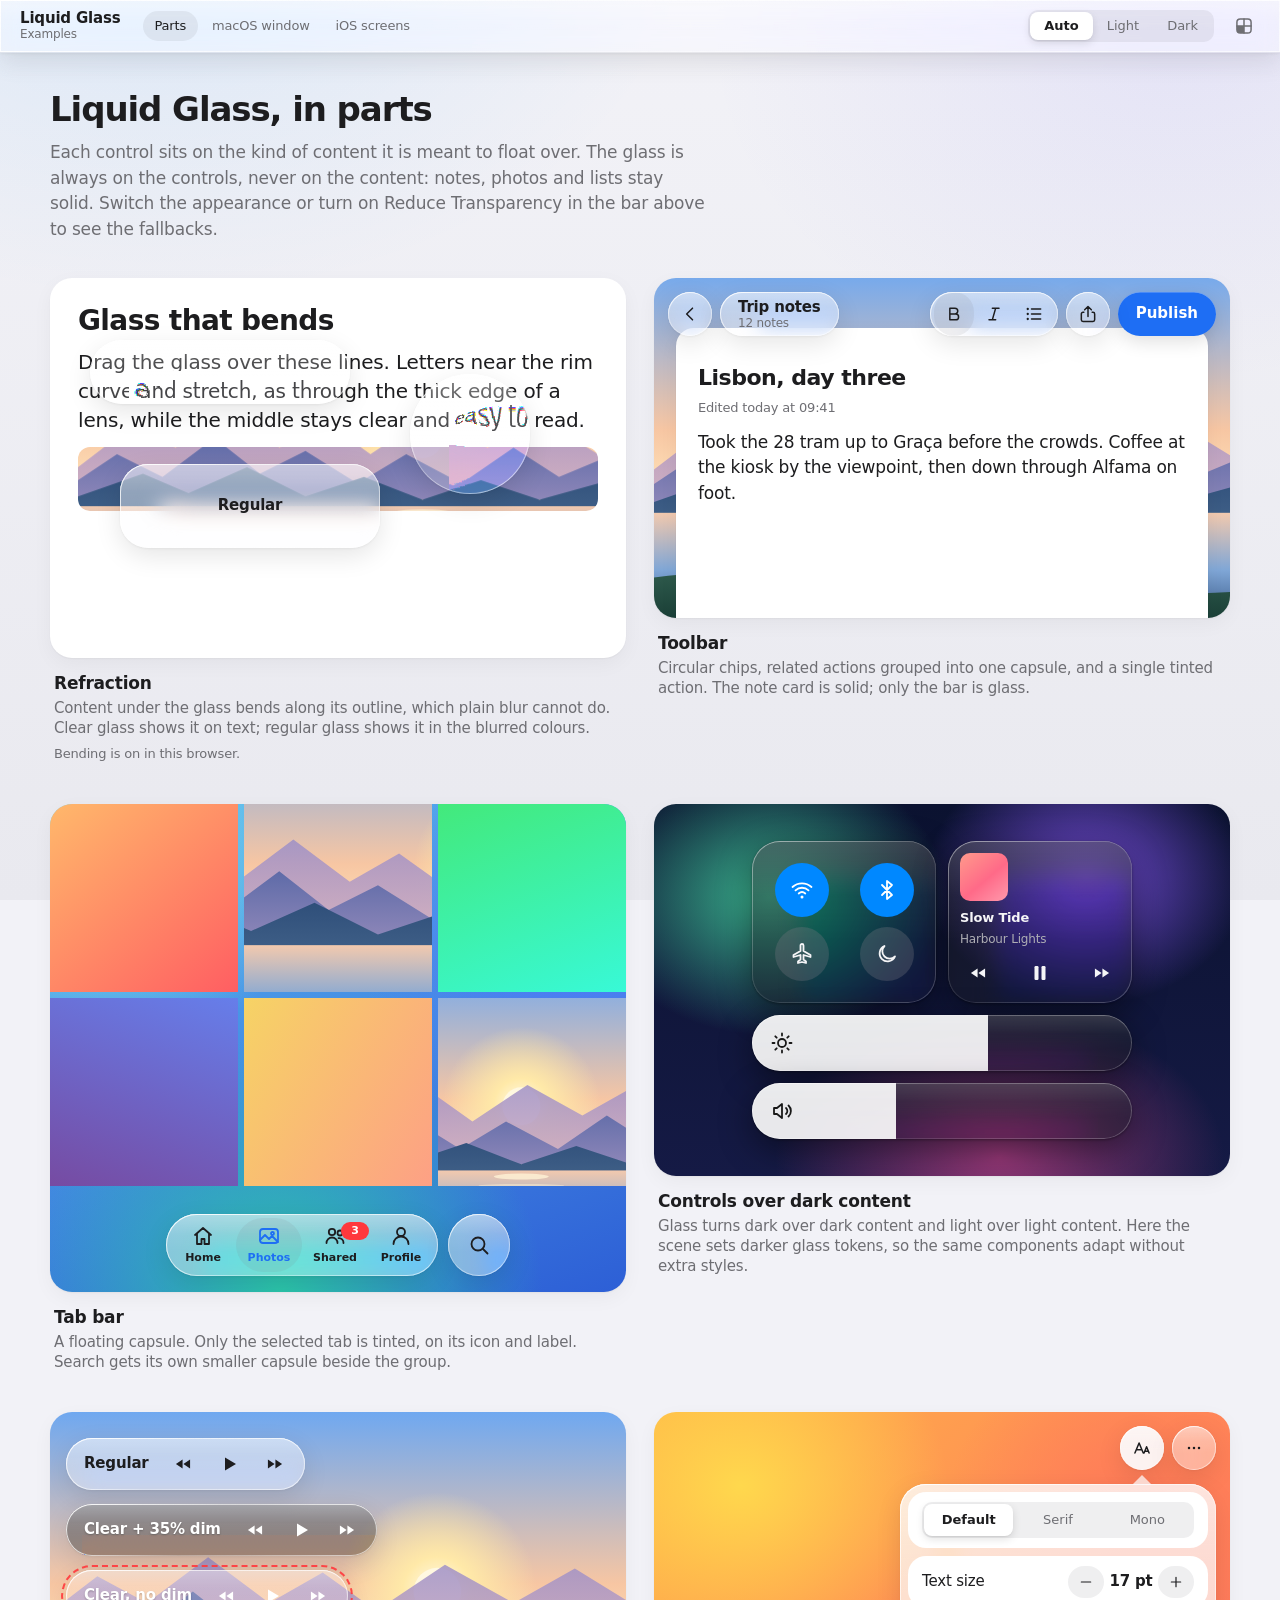
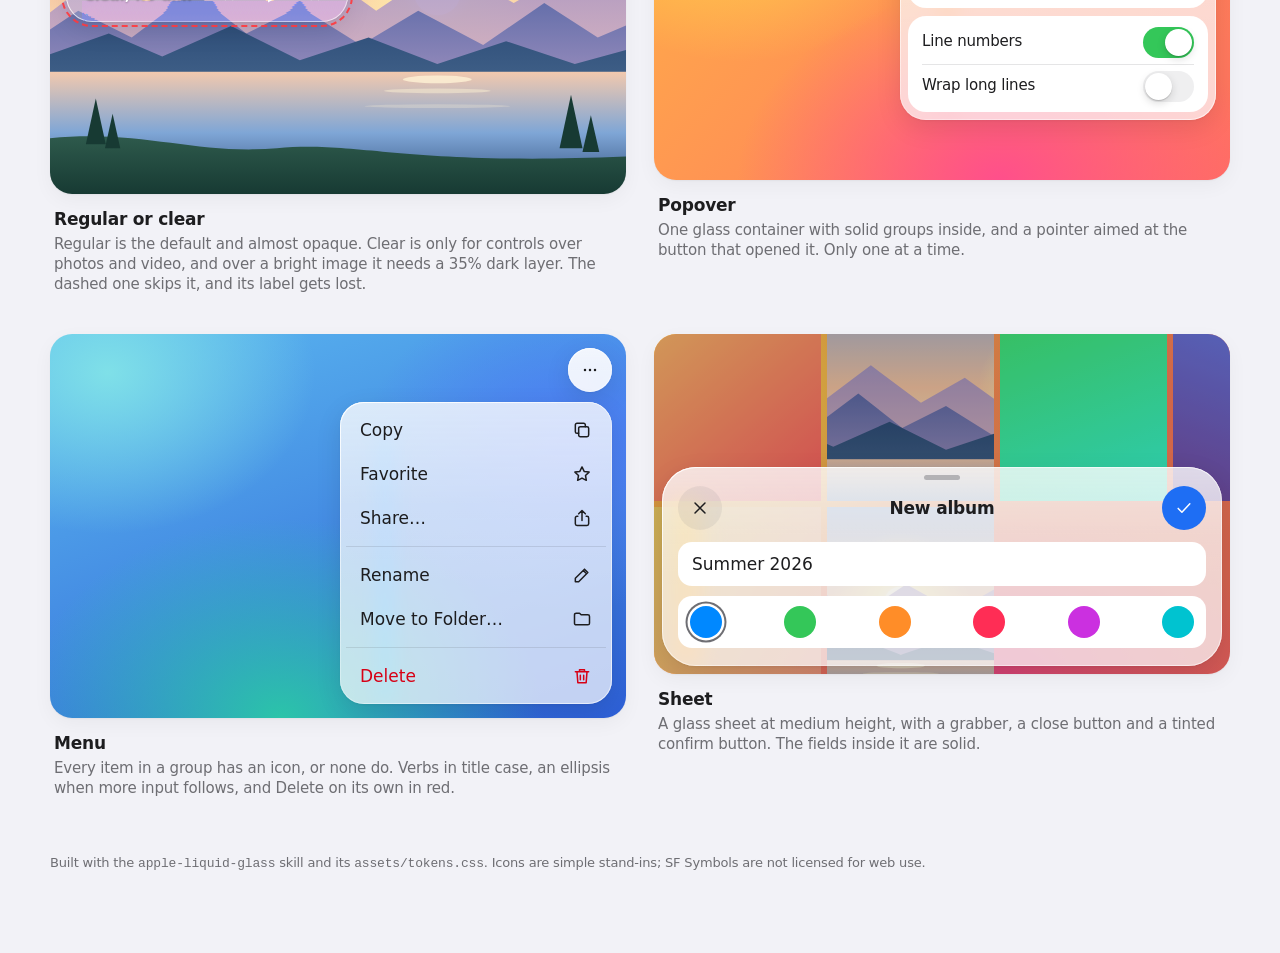
==== examples/glass-components.html @ af2f7a62 "Liquid Glass skill: rules, refraction, platform routes, examples Co-Authored-By: Claude Opus 5.5 <no" ====
<!doctype html>
<html lang="en">
<head>
<meta charset="utf-8">
<meta name="viewport" content="width=device-width, initial-scale=1">
<title>Liquid Glass Parts</title>
<meta name="description" content="Liquid Glass components for the web, each shown over the kind of content it is meant to float above. Built with the apple-liquid-glass skill.">
<link rel="stylesheet" href="../assets/tokens.css">
<link rel="stylesheet" href="assets/examples.css">
<script src="../assets/refraction.js" defer></script>
<style>
  /* ---------------------------------------------------------------------
     Page layout (content layer: opaque, no glass)
     ------------------------------------------------------------------- */
  .page {
    max-width: 1180px;
    margin: 0 auto;
    padding: 36px 24px 80px;
  }
  .intro { max-width: 660px; margin-bottom: 36px; }
  .intro h1 {
    margin: 0 0 10px;
    font-size: var(--t-large-title);
    line-height: var(--lh-large-title);
    font-weight: 700;
    letter-spacing: var(--tr-display);
  }
  .intro p {
    margin: 0;
    font-size: var(--t-body);
    line-height: 1.5;
    color: var(--label-2);
  }
  .grid {
    display: grid;
    grid-template-columns: repeat(auto-fill, minmax(min(100%, 460px), 1fr));
    gap: 40px 28px;
  }
  figure { margin: 0; }
  figcaption { padding: 14px 4px 0; }
  figcaption h2 {
    margin: 0 0 4px;
    font-size: var(--t-headline);
    line-height: var(--lh-headline);
    font-weight: 600;
    letter-spacing: var(--tr-body);
  }
  figcaption p {
    margin: 0;
    font-size: var(--t-subhead);
    line-height: var(--lh-subhead);
    color: var(--label-2);
  }
  .stage {
    min-height: 340px;
    padding: 16px;
    display: flex;
    flex-direction: column;
    box-shadow: var(--card-shadow);
  }

  /* ---------------------------------------------------------------------
     Shared glass building blocks
     ------------------------------------------------------------------- */
  .gbtn {                         /* circular glass control */
    display: grid;
    place-items: center;
    width: 44px;
    height: 44px;
    padding: 0;
    border: 0;
    border-radius: var(--r-pill);
    color: var(--label);
    cursor: pointer;
    transition: transform var(--dur-fast) var(--ease-out);
  }
  .gbtn:active, .capsule button:active, .tab:active { transform: scale(0.92); }
  .capsule {                      /* related actions share one capsule */
    display: flex;
    align-items: center;
    padding: 0 4px;
    height: 44px;
    border-radius: var(--r-pill);
  }
  .capsule button {
    display: grid;
    place-items: center;
    width: 40px;
    height: 44px;
    padding: 0;
    border: 0;
    border-radius: var(--r-pill);
    background: none;
    color: var(--label);
    cursor: pointer;
    transition: background var(--dur-normal) var(--ease-out), transform var(--dur-fast) var(--ease-out);
  }
  .capsule button:hover { background: var(--fill-2); }
  .capsule button[aria-pressed='true'] { background: var(--fill); }
  .primary {                      /* the one coloured thing in a bar */
    height: 44px;
    padding: 0 18px;
    border: 0;
    border-radius: var(--r-pill);
    background: var(--tint);
    color: var(--on-tint);
    font: inherit;
    font-size: var(--t-subhead);
    font-weight: 600;
    cursor: pointer;
    box-shadow: inset 0 0.5px 0 rgba(255, 255, 255, 0.4), 0 6px 18px rgba(0, 0, 0, 0.12);
    transition: background var(--dur-normal) var(--ease-out), transform var(--dur-fast) var(--ease-out);
  }
  .primary:hover { background: var(--tint-hover); }
  .primary:active { transform: scale(0.95); }

  /* ---------------------------------------------------------------------
     0. Refraction
     ------------------------------------------------------------------- */
  .s-refract { padding: 0; background: var(--surface); min-height: 380px; touch-action: none; }
  .article { padding: 26px 28px; }
  .article h3 {
    margin: 0 0 10px;
    font-size: var(--t-title-1);
    line-height: var(--lh-title-1);
    font-weight: 700;
    letter-spacing: var(--tr-title);
  }
  .article p { margin: 0 0 12px; font-size: var(--t-title-3); line-height: 1.45; }
  .article .strip { height: 64px; margin-top: 6px; border-radius: var(--r-row); background: url('assets/landscape.svg') center 62% / cover; }
  .lens {
    position: absolute;
    z-index: 2;
    cursor: grab;
    touch-action: none;
    transition: transform var(--dur-fast) var(--ease-out);
  }
  .lens:active { cursor: grabbing; transform: scale(1.04); }
  .lens:focus-visible { outline: 2.5px solid var(--tint); outline-offset: 3px; }
  .lens--pill { left: 40px; top: 62px; width: 260px; height: 64px; border-radius: var(--r-pill); }
  .lens--circle { left: 360px; top: 96px; width: 120px; height: 120px; border-radius: 50%; }
  .lens--regular { left: 70px; top: 186px; width: 260px; height: 84px; border-radius: 28px;
    display: grid; place-items: center; font-size: var(--t-subhead); font-weight: 600; }
  .support-note { margin-top: 6px !important; font-size: var(--t-footnote) !important; }

  /* ---------------------------------------------------------------------
     1. Toolbar
     ------------------------------------------------------------------- */
  .s-toolbar { padding: 0; }
  .s-toolbar .bar {
    position: absolute;
    top: 14px; left: 14px; right: 14px;
    z-index: 2;
    display: flex;
    align-items: center;
    gap: 8px;
  }
  .title-block { display: flex; flex-direction: column; min-width: 0; padding: 0 6px; line-height: 1.2; }
  .title-block strong { font-size: var(--t-subhead); font-weight: 600; white-space: nowrap; }
  .title-block span { font-size: var(--t-caption-1); color: var(--label-2); }
  /* The title sits on the photo, so it gets its own glass backing */
  .title-glass { height: 44px; display: flex; align-items: center; padding: 0 12px; border-radius: var(--r-pill); }
  .note {
    margin: 50px 22px 0;      /* starts under the bar so the glass has text and photo behind it */
    padding: 36px 22px 22px;
    border-radius: var(--r-card) var(--r-card) 0 0;
    background: var(--surface);
    box-shadow: var(--card-shadow);
    flex: 1;
  }
  .note h3 { margin: 0 0 6px; font-size: var(--t-title-2); line-height: var(--lh-title-2); font-weight: 700; letter-spacing: var(--tr-title); }
  .note .meta { margin: 0 0 12px; font-size: var(--t-footnote); color: var(--label-2); }
  .note p { margin: 0; font-size: var(--t-body); line-height: 1.5; }
  @container (max-width: 520px) { .hide-narrow { display: none !important; } }
  .s-toolbar { container-type: inline-size; }

  /* ---------------------------------------------------------------------
     2. Tab bar
     ------------------------------------------------------------------- */
  .tiles {
    display: grid;
    grid-template-columns: repeat(3, 1fr);
    gap: 6px;
    margin: -16px -16px 0;
    padding-bottom: 90px;
  }
  .tile { aspect-ratio: 1; }
  .tile:nth-child(1) { background: linear-gradient(140deg, #FFB86B, #FF5E62); }
  .tile:nth-child(2) { background: url('assets/landscape.svg') 30% 60% / 300% auto; }
  .tile:nth-child(3) { background: linear-gradient(160deg, #43E97B, #38F9D7); }
  .tile:nth-child(4) { background: linear-gradient(200deg, #667EEA, #764BA2); }
  .tile:nth-child(5) { background: linear-gradient(120deg, #F6D365, #FDA085); }
  .tile:nth-child(6) { background: url('assets/landscape.svg') 80% 30% / 260% auto; }
  .tabbar-wrap {
    position: absolute;
    left: 16px; right: 16px; bottom: 16px;
    display: flex;
    justify-content: center;
    gap: 10px;
  }
  .tabbar {
    display: flex;
    padding: 4px;
    border-radius: var(--r-pill);
  }
  .tab {
    position: relative;
    display: flex;
    flex-direction: column;
    align-items: center;
    justify-content: center;
    gap: 2px;
    min-width: 66px;
    height: 54px;
    padding: 0 8px;
    border: 0;
    border-radius: var(--r-pill);
    background: none;
    color: var(--label);
    font: inherit;
    font-size: var(--t-caption-2);
    font-weight: 600;
    cursor: pointer;
    transition: background var(--dur-normal) var(--ease-spring), color var(--dur-normal) var(--ease-out),
                transform var(--dur-fast) var(--ease-out);
  }
  /* Selected tab: icon and label take the tint; the bar stays neutral */
  .tab[aria-current] { color: var(--tint); background: var(--fill); }
  .badge {
    position: absolute;
    top: 4px; left: calc(50% + 6px);
    min-width: 18px;
    height: 18px;
    padding: 0 5px;
    border-radius: var(--r-pill);
    background: var(--sys-red);
    color: #fff;
    font-size: var(--t-caption-2);
    font-weight: 700;
    line-height: 18px;
    text-align: center;
  }
  .search-cap { width: 62px; height: 62px; }
  @media (max-width: 420px) { .tab { min-width: 56px; padding: 0 4px; } }

  /* ---------------------------------------------------------------------
     3. Controls over dark content
     ------------------------------------------------------------------- */
  .s-controls { justify-content: center; gap: 12px; }
  .cc {
    display: grid;
    grid-template-columns: 1fr 1fr;
    gap: 12px;
    width: min(100%, 380px);
    margin: 0 auto;
  }
  .module { border-radius: 28px; padding: 12px; }
  .toggles { display: grid; grid-template-columns: 1fr 1fr; gap: 10px; justify-items: center; align-content: center; }
  .toggle {
    display: grid;
    place-items: center;
    width: 54px;
    height: 54px;
    border: 0;
    border-radius: var(--r-pill);
    background: var(--fill);
    color: var(--label);
    cursor: pointer;
    transition: background var(--dur-normal) var(--ease-out), color var(--dur-normal) var(--ease-out),
                transform var(--dur-fast) var(--ease-out);
  }
  .toggle:active { transform: scale(0.92); }
  .toggle[aria-pressed='true'] { background: var(--sys-blue); color: #fff; }
  .toggle--orange[aria-pressed='true'] { background: var(--sys-orange); color: #1D1D1F; }
  .now { display: flex; flex-direction: column; justify-content: space-between; }
  .now .art { width: 48px; height: 48px; border-radius: 10px; background: linear-gradient(140deg, #FF9A8B, #FF6A88 55%, #FF99AC); }
  .now strong { display: block; margin-top: 8px; font-size: var(--t-footnote); font-weight: 600; }
  .now span { font-size: var(--t-caption-1); color: var(--label-2); }
  .now .row { display: flex; justify-content: space-between; align-items: center; margin-top: 6px; }
  .now .row button { display: grid; place-items: center; width: 44px; height: 44px; margin: -4px; border: 0; background: none; color: var(--label); cursor: pointer; border-radius: var(--r-pill); }
  .now .row button:active { transform: scale(0.9); }
  .slider {
    --v: 50;
    position: relative;
    grid-column: span 2;
    display: flex;
    align-items: center;
    height: 56px;
    padding: 0 18px;
    border-radius: var(--r-pill);
    overflow: hidden;
    color: var(--label);
  }
  .slider .fill {
    position: absolute;
    inset: 0 auto 0 0;
    width: calc(var(--v) * 1%);
    background: rgba(255, 255, 255, 0.9);
    pointer-events: none;
  }
  .slider .i { position: relative; z-index: 1; mix-blend-mode: difference; color: #fff; }
  .slider input {
    position: absolute;
    inset: 0;
    width: 100%;
    margin: 0;
    opacity: 0;
    cursor: pointer;
  }
  .slider:focus-within { outline: 2.5px solid var(--tint); outline-offset: 2px; }

  /* ---------------------------------------------------------------------
     4. Regular vs clear
     ------------------------------------------------------------------- */
  .s-material { justify-content: flex-start; gap: 14px; padding-top: 26px; }
  .variant { display: flex; align-items: center; gap: 2px; height: 52px; padding: 0 8px 0 18px; border-radius: var(--r-pill); width: fit-content; }
  .variant b { margin-right: 10px; font-size: var(--t-subhead); font-weight: 600; white-space: nowrap; }
  .variant button { display: grid; place-items: center; width: 44px; height: 44px; border: 0; background: none; color: inherit; border-radius: var(--r-pill); cursor: pointer; }
  .variant button:active { transform: scale(0.9); }
  .variant.glass-clear { color: #fff; }
  .variant.glass-clear b { text-shadow: 0 1px 2px rgba(0, 0, 0, 0.25); }
  .verdict { display: inline-flex; align-items: center; gap: 6px; margin-left: 10px; font-size: var(--t-caption-1); font-weight: 600; }
  .variant--wrong { outline: 2px dashed rgba(255, 56, 60, 0.9); outline-offset: 3px; }
  /* the clear chips also get the rim and sheen of .glass */
  .glass-clear.glass { background-color: rgba(255, 255, 255, 0.18); }

  /* ---------------------------------------------------------------------
     5. Popover
     ------------------------------------------------------------------- */
  .s-popover { padding: 14px; }
  .s-popover .bar { display: flex; justify-content: flex-end; gap: 8px; }
  .gbtn[aria-expanded='true'] { background: var(--glass-thick); }
  .popover {
    position: relative;
    align-self: flex-end;
    width: min(100%, 300px);
    margin-top: 14px;
    padding: 8px;
    border-radius: 26px;
    display: grid;
    gap: 8px;
  }
  /* pointer aimed at the control that opened it (a child element: the
     glass ::before is the rim) */
  .pointer {
    position: absolute;
    top: -9px;
    right: 64px;               /* centre of the Aa button: 44 + 8 gap + 22 - 10 */
    width: 20px;
    height: 10px;
    background: inherit;
    -webkit-backdrop-filter: var(--glass-blur);
    backdrop-filter: var(--glass-blur);
    clip-path: polygon(50% 0, 100% 100%, 0 100%);
  }
  :root[data-rt] .pointer { background: var(--glass-thick); backdrop-filter: none; -webkit-backdrop-filter: none; }
  .group { background: var(--surface); border-radius: 18px; padding: 4px 14px; }
  .group-row {
    position: relative;
    display: flex;
    align-items: center;
    justify-content: space-between;
    gap: 10px;
    min-height: 44px;
    font-size: var(--t-subhead);
  }
  .group-row + .group-row::before {
    content: '';
    position: absolute;
    top: 0; left: 0; right: 0;
    height: 0.5px;
    background: var(--separator);
  }
  .stepper { display: flex; align-items: center; gap: 4px; }
  .stepper button {
    display: grid; place-items: center;
    width: 36px; height: 32px;
    border: 0; border-radius: var(--r-pill);
    background: var(--fill); color: var(--label);
    cursor: pointer;
  }
  .stepper button:active { transform: scale(0.9); background: var(--fill-2); }
  .stepper output { min-width: 46px; text-align: center; font-weight: 600; }
  .group .segmented { margin: 6px 0; }
  .group .segmented button { flex: 1; min-height: 32px; }
  .switch {
    position: relative;
    width: 51px; height: 31px;
    flex: none;
    border: 0;
    border-radius: var(--r-pill);
    background: var(--fill);
    cursor: pointer;
    transition: background var(--dur-normal) var(--ease-out);
  }
  .switch::after {
    content: '';
    position: absolute;
    top: 2px; left: 2px;
    width: 27px; height: 27px;
    border-radius: 50%;
    background: #fff;
    box-shadow: 0 3px 8px rgba(0, 0, 0, 0.15), 0 1px 1px rgba(0, 0, 0, 0.16);
    transition: transform var(--dur-slow) var(--ease-spring);
  }
  .switch[aria-checked='true'] { background: var(--sys-green); }
  .switch[aria-checked='true']::after { transform: translateX(20px); }
  .switch:active::after { width: 32px; }
  .switch[aria-checked='true']:active::after { transform: translateX(15px); }

  /* ---------------------------------------------------------------------
     6. Menu
     ------------------------------------------------------------------- */
  .s-menu { padding: 14px; }
  .s-menu .bar { display: flex; justify-content: flex-end; }
  .menu {
    align-self: flex-end;
    width: min(100%, 260px);
    margin-top: 10px;
    padding: 6px;
    border-radius: 24px;
    list-style: none;
  }
  .menu-group { margin: 0; padding: 0; list-style: none; }
  .menu-group + .menu-group { margin-top: 6px; padding-top: 6px; border-top: 0.5px solid var(--separator); }
  .menu button {
    display: flex;
    align-items: center;
    justify-content: space-between;
    width: 100%;
    min-height: 44px;
    padding: 0 14px;
    border: 0;
    border-radius: 14px;
    background: none;
    color: var(--label);
    font: inherit;
    font-size: var(--t-body);
    text-align: left;
    cursor: pointer;
    transition: background var(--dur-fast) var(--ease-out);
  }
  .menu button:hover, .menu button:focus-visible { background: var(--fill); outline: none; }
  .menu button:active { background: var(--fill); transform: scale(0.98); }
  .menu .destructive { color: var(--sys-red); }
  :root:not([data-theme='dark']) .menu .destructive { color: #D70015; }   /* red text needs 4.5:1 on light glass */
  @media (prefers-color-scheme: dark) { :root:not([data-theme='light']) .menu .destructive { color: var(--sys-red); } }

  /* ---------------------------------------------------------------------
     7. Sheet
     ------------------------------------------------------------------- */
  .s-sheet { padding: 0; justify-content: flex-end; }
  .s-sheet .tiles { margin: 0; padding: 0; position: absolute; inset: 0; grid-template-columns: repeat(4, 1fr); }
  .s-sheet .scrim { position: absolute; inset: 0; background: rgba(0, 0, 0, 0.18); }
  .sheet {
    position: relative;
    margin: 0 8px 8px;
    padding: 8px 16px 18px;
    border-radius: 34px;
  }
  .grabber { width: 36px; height: 5px; margin: 0 auto 6px; border-radius: 3px; background: var(--label-3); opacity: 0.6; }
  .sheet-head { display: flex; align-items: center; justify-content: space-between; gap: 12px; margin-bottom: 12px; }
  .sheet-head h3 { margin: 0; font-size: var(--t-headline); font-weight: 600; }
  .sheet .gbtn { background: var(--fill); }
  .sheet .gbtn.confirm { background: var(--tint); color: var(--on-tint); }
  .field {
    display: block;
    width: 100%;
    box-sizing: border-box;
    min-height: 44px;
    padding: 0 14px;
    border: 0;
    border-radius: 14px;
    background: var(--surface);
    color: var(--label);
    font: inherit;
    font-size: var(--t-body);
  }
  .field::placeholder { color: var(--label-2); }
  .swatches { display: flex; justify-content: space-between; gap: 6px; margin-top: 10px; padding: 10px 12px; border-radius: 14px; background: var(--surface); }
  .swatches button {
    width: 32px; height: 32px;
    border: 0; border-radius: 50%;
    cursor: pointer;
    position: relative;
  }
  .swatches button::before { content: ''; position: absolute; inset: -6px; }
  .swatches button[aria-selected='true'] { box-shadow: 0 0 0 2.5px var(--surface), 0 0 0 4.5px var(--label-2); }
  .swatches button:active { transform: scale(0.9); }

  footer { margin-top: 56px; font-size: var(--t-footnote); color: var(--label-2); }
  footer a { color: var(--tint); }
</style>
</head>
<body>
<script src="assets/examples.js"></script>

<header class="toolbar page-bar glass" data-refract>
  <div class="brand">
    <strong>Liquid Glass</strong>
    <span>Examples</span>
  </div>
  <nav aria-label="Examples">
    <a href="glass-components.html" aria-current="page">Parts</a>
    <a href="mac-app-window.html">macOS window</a>
    <a href="ios-screens.html">iOS screens</a>
  </nav>
  <div class="spacer"></div>
  <div class="segmented" role="tablist" aria-label="Appearance" data-select-group="selected">
    <button role="tab" data-set-theme="auto" aria-selected="true">Auto</button>
    <button role="tab" data-set-theme="light" aria-selected="false">Light</button>
    <button role="tab" data-set-theme="dark" aria-selected="false">Dark</button>
  </div>
  <button class="icon-btn" data-toggle-rt aria-pressed="false" title="Preview Reduce Transparency" aria-label="Preview Reduce Transparency">
    <svg class="i"><use href="#i-transparency"/></svg>
  </button>
</header>
<div class="scroll-edge"></div>

<main class="page">
  <section class="intro">
    <h1>Liquid Glass, in parts</h1>
    <p>Each control sits on the kind of content it is meant to float over. The glass is always on the controls,
      never on the content: notes, photos and lists stay solid. Switch the appearance or turn on Reduce
      Transparency in the bar above to see the fallbacks.</p>
  </section>

  <div class="grid">

    <!-- 0. Refraction -->
    <figure>
      <div class="scene stage s-refract" id="refract-stage">
        <article class="article" aria-hidden="true">
          <h3>Glass that bends</h3>
          <p>Drag the glass over these lines. Letters near the rim curve and stretch, as through the thick
            edge of a lens, while the middle stays clear and easy to read.</p>
          <div class="strip"></div>
        </article>
        <div class="lens lens--pill glass glass-clear" data-refract tabindex="0" role="img" aria-label="Clear glass capsule, draggable"></div>
        <div class="lens lens--circle glass glass-clear" data-refract tabindex="0" role="img" aria-label="Clear glass circle, draggable"></div>
        <div class="lens lens--regular glass" data-refract tabindex="0" role="img" aria-label="Regular glass panel, draggable">Regular</div>
      </div>
      <figcaption>
        <h2>Refraction</h2>
        <p>Content under the glass bends along its outline, which plain blur cannot do. Clear glass shows it on
          text; regular glass shows it in the blurred colours.</p>
        <p class="support-note" id="refract-support"></p>
      </figcaption>
    </figure>

    <!-- 1. Toolbar -->
    <figure>
      <div class="scene scene--landscape stage s-toolbar">
        <div class="bar">
          <button class="gbtn glass" aria-label="Back" data-refract><svg class="i"><use href="#i-chevron-left"/></svg></button>
          <div class="title-glass glass" data-refract>
            <div class="title-block"><strong>Trip notes</strong><span>12 notes</span></div>
          </div>
          <div class="spacer"></div>
          <div class="capsule glass hide-narrow" role="group" aria-label="Formatting" data-refract>
            <button aria-label="Bold" data-toggle aria-pressed="true"><svg class="i"><use href="#i-bold"/></svg></button>
            <button aria-label="Italic" data-toggle aria-pressed="false"><svg class="i"><use href="#i-italic"/></svg></button>
            <button aria-label="List" data-toggle aria-pressed="false"><svg class="i"><use href="#i-list"/></svg></button>
          </div>
          <button class="gbtn glass" aria-label="Share" data-refract><svg class="i"><use href="#i-share"/></svg></button>
          <button class="primary">Publish</button>
        </div>
        <article class="note">
          <h3>Lisbon, day three</h3>
          <p class="meta">Edited today at 09:41</p>
          <p>Took the 28 tram up to Graça before the crowds. Coffee at the kiosk by the viewpoint, then down
            through Alfama on foot.</p>
        </article>
      </div>
      <figcaption>
        <h2>Toolbar</h2>
        <p>Circular chips, related actions grouped into one capsule, and a single tinted action. The note card
          is solid; only the bar is glass.</p>
      </figcaption>
    </figure>

    <!-- 2. Tab bar -->
    <figure>
      <div class="scene scene--ocean stage">
        <div class="tiles" aria-hidden="true">
          <div class="tile"></div><div class="tile"></div><div class="tile"></div>
          <div class="tile"></div><div class="tile"></div><div class="tile"></div>
        </div>
        <div class="tabbar-wrap">
          <nav class="tabbar glass" aria-label="Sections" data-select-group="current" data-refract>
            <button class="tab"><svg class="i i--lg"><use href="#i-house"/></svg>Home</button>
            <button class="tab" aria-current="page"><svg class="i i--lg"><use href="#i-photo"/></svg>Photos</button>
            <button class="tab"><svg class="i i--lg"><use href="#i-people"/></svg>Shared<span class="badge" aria-label="3 new">3</span></button>
            <button class="tab"><svg class="i i--lg"><use href="#i-person"/></svg>Profile</button>
          </nav>
          <button class="gbtn glass search-cap" aria-label="Search" data-refract><svg class="i i--lg"><use href="#i-search"/></svg></button>
        </div>
      </div>
      <figcaption>
        <h2>Tab bar</h2>
        <p>A floating capsule. Only the selected tab is tinted, on its icon and label. Search gets its own
          smaller capsule beside the group.</p>
      </figcaption>
    </figure>

    <!-- 3. Controls on dark content -->
    <figure>
      <div class="scene scene--aurora stage s-controls" data-tone="dark">
        <div class="cc">
          <div class="module glass toggles" data-refract>
            <button class="toggle" data-toggle aria-pressed="true" aria-label="Wi-Fi"><svg class="i i--lg"><use href="#i-wifi"/></svg></button>
            <button class="toggle" data-toggle aria-pressed="true" aria-label="Bluetooth"><svg class="i i--lg"><use href="#i-bluetooth"/></svg></button>
            <button class="toggle toggle--orange" data-toggle aria-pressed="false" aria-label="Airplane mode"><svg class="i i--lg"><use href="#i-airplane"/></svg></button>
            <button class="toggle" data-toggle aria-pressed="false" aria-label="Focus"><svg class="i i--lg"><use href="#i-moon"/></svg></button>
          </div>
          <div class="module glass now" data-refract>
            <div class="art" aria-hidden="true"></div>
            <div><strong>Slow Tide</strong><span>Harbour Lights</span></div>
            <div class="row">
              <button aria-label="Previous"><svg class="i"><use href="#i-backward"/></svg></button>
              <button aria-label="Pause" data-toggle aria-pressed="false"><svg class="i i--lg"><use href="#i-pause"/></svg></button>
              <button aria-label="Next"><svg class="i"><use href="#i-forward"/></svg></button>
            </div>
          </div>
          <label class="slider glass" data-refract>
            <span class="fill"></span>
            <svg class="i i--lg"><use href="#i-sun"/></svg>
            <span class="visually-hidden">Brightness</span>
            <input type="range" min="0" max="100" value="62">
          </label>
          <label class="slider glass" data-refract>
            <span class="fill"></span>
            <svg class="i i--lg"><use href="#i-speaker"/></svg>
            <span class="visually-hidden">Volume</span>
            <input type="range" min="0" max="100" value="38">
          </label>
        </div>
      </div>
      <figcaption>
        <h2>Controls over dark content</h2>
        <p>Glass turns dark over dark content and light over light content. Here the scene sets darker glass
          tokens, so the same components adapt without extra styles.</p>
      </figcaption>
    </figure>

    <!-- 4. Regular vs clear -->
    <figure>
      <div class="scene scene--landscape stage s-material">
        <div class="variant glass" data-refract>
          <b>Regular</b>
          <button aria-label="Previous"><svg class="i"><use href="#i-backward"/></svg></button>
          <button aria-label="Play"><svg class="i i--lg"><use href="#i-play"/></svg></button>
          <button aria-label="Next"><svg class="i"><use href="#i-forward"/></svg></button>
        </div>
        <div class="variant glass glass-clear glass-dim" data-refract>
          <b>Clear + 35% dim</b>
          <button aria-label="Previous"><svg class="i"><use href="#i-backward"/></svg></button>
          <button aria-label="Play"><svg class="i i--lg"><use href="#i-play"/></svg></button>
          <button aria-label="Next"><svg class="i"><use href="#i-forward"/></svg></button>
        </div>
        <div class="variant glass glass-clear variant--wrong" data-refract>
          <b>Clear, no dim</b>
          <button aria-label="Previous"><svg class="i"><use href="#i-backward"/></svg></button>
          <button aria-label="Play"><svg class="i i--lg"><use href="#i-play"/></svg></button>
          <button aria-label="Next"><svg class="i"><use href="#i-forward"/></svg></button>
        </div>
      </div>
      <figcaption>
        <h2>Regular or clear</h2>
        <p>Regular is the default and almost opaque. Clear is only for controls over photos and video, and
          over a bright image it needs a 35% dark layer. The dashed one skips it, and its label gets lost.</p>
      </figcaption>
    </figure>

    <!-- 5. Popover -->
    <figure>
      <div class="scene scene--citrus stage s-popover">
        <div class="bar">
          <button class="gbtn glass" aria-label="Text options" aria-expanded="true" aria-controls="pop1" data-refract><svg class="i"><use href="#i-textformat"/></svg></button>
          <button class="gbtn glass" aria-label="More" data-refract><svg class="i"><use href="#i-ellipsis"/></svg></button>
        </div>
        <div class="popover glass glass-text" id="pop1" role="dialog" aria-label="Text options" data-refract>
          <span class="pointer" aria-hidden="true"></span>
          <div class="group">
            <div class="segmented" role="tablist" aria-label="Font" data-select-group="selected">
              <button role="tab" aria-selected="true">Default</button>
              <button role="tab" aria-selected="false">Serif</button>
              <button role="tab" aria-selected="false">Mono</button>
            </div>
          </div>
          <div class="group">
            <div class="group-row">
              <span>Text size</span>
              <div class="stepper">
                <button aria-label="Smaller"><svg class="i i--sm"><use href="#i-minus"/></svg></button>
                <output class="tnum">17 pt</output>
                <button aria-label="Larger"><svg class="i i--sm"><use href="#i-plus"/></svg></button>
              </div>
            </div>
          </div>
          <div class="group">
            <div class="group-row"><span id="l1">Line numbers</span><button class="switch" role="switch" aria-checked="true" aria-labelledby="l1"></button></div>
            <div class="group-row"><span id="l2">Wrap long lines</span><button class="switch" role="switch" aria-checked="false" aria-labelledby="l2"></button></div>
          </div>
        </div>
      </div>
      <figcaption>
        <h2>Popover</h2>
        <p>One glass container with solid groups inside, and a pointer aimed at the button that opened it.
          Only one at a time.</p>
      </figcaption>
    </figure>

    <!-- 6. Menu -->
    <figure>
      <div class="scene scene--ocean stage s-menu">
        <div class="bar">
          <button class="gbtn glass" aria-label="Actions" aria-haspopup="menu" aria-expanded="true" data-refract><svg class="i"><use href="#i-ellipsis"/></svg></button>
        </div>
        <div class="menu glass glass-text" role="menu" aria-label="Actions" data-refract>
          <ul class="menu-group" role="none">
            <li role="none"><button role="menuitem">Copy <svg class="i"><use href="#i-copy"/></svg></button></li>
            <li role="none"><button role="menuitem">Favorite <svg class="i"><use href="#i-star"/></svg></button></li>
            <li role="none"><button role="menuitem">Share… <svg class="i"><use href="#i-share"/></svg></button></li>
          </ul>
          <ul class="menu-group" role="none">
            <li role="none"><button role="menuitem">Rename <svg class="i"><use href="#i-pencil"/></svg></button></li>
            <li role="none"><button role="menuitem">Move to Folder… <svg class="i"><use href="#i-folder"/></svg></button></li>
          </ul>
          <ul class="menu-group" role="none">
            <li role="none"><button role="menuitem" class="destructive">Delete <svg class="i"><use href="#i-trash"/></svg></button></li>
          </ul>
        </div>
      </div>
      <figcaption>
        <h2>Menu</h2>
        <p>Every item in a group has an icon, or none do. Verbs in title case, an ellipsis when more input
          follows, and Delete on its own in red.</p>
      </figcaption>
    </figure>

    <!-- 7. Sheet -->
    <figure>
      <div class="scene scene--citrus stage s-sheet">
        <div class="tiles" aria-hidden="true">
          <div class="tile"></div><div class="tile"></div><div class="tile"></div><div class="tile"></div>
          <div class="tile"></div><div class="tile"></div><div class="tile"></div><div class="tile"></div>
        </div>
        <div class="scrim"></div>
        <div class="sheet glass glass-text" role="dialog" aria-labelledby="sh1" data-refract>
          <div class="grabber" aria-hidden="true"></div>
          <div class="sheet-head">
            <button class="gbtn" aria-label="Cancel"><svg class="i"><use href="#i-xmark"/></svg></button>
            <h3 id="sh1">New album</h3>
            <button class="gbtn confirm" aria-label="Done"><svg class="i"><use href="#i-check"/></svg></button>
          </div>
          <label class="visually-hidden" for="album">Album name</label>
          <input class="field" id="album" placeholder="Album name" value="Summer 2026">
          <div class="swatches" role="tablist" aria-label="Colour" data-select-group="selected">
            <button role="tab" aria-selected="true" aria-label="Blue" style="background:var(--sys-blue)"></button>
            <button role="tab" aria-selected="false" aria-label="Green" style="background:var(--sys-green)"></button>
            <button role="tab" aria-selected="false" aria-label="Orange" style="background:var(--sys-orange)"></button>
            <button role="tab" aria-selected="false" aria-label="Pink" style="background:var(--sys-pink)"></button>
            <button role="tab" aria-selected="false" aria-label="Purple" style="background:var(--sys-purple)"></button>
            <button role="tab" aria-selected="false" aria-label="Teal" style="background:var(--sys-teal)"></button>
          </div>
        </div>
      </div>
      <figcaption>
        <h2>Sheet</h2>
        <p>A glass sheet at medium height, with a grabber, a close button and a tinted confirm button. The
          fields inside it are solid.</p>
      </figcaption>
    </figure>

  </div>

  <footer>
    Built with the <code>apple-liquid-glass</code> skill and its <code>assets/tokens.css</code>. Icons are simple
    stand-ins; SF Symbols are not licensed for web use.
  </footer>
</main>
<script>
  /* drag the lenses with mouse, touch or arrow keys */
  (function () {
    var stage = document.getElementById('refract-stage');
    stage.querySelectorAll('.lens').forEach(function (lens) {
      var start = null;
      lens.addEventListener('pointerdown', function (e) {
        lens.setPointerCapture(e.pointerId);
        start = { x: e.clientX, y: e.clientY, left: lens.offsetLeft, top: lens.offsetTop };
      });
      lens.addEventListener('pointermove', function (e) {
        if (!start) return;
        move(start.left + e.clientX - start.x, start.top + e.clientY - start.y);
      });
      lens.addEventListener('pointerup', function () { start = null; });
      lens.addEventListener('keydown', function (e) {
        var d = { ArrowLeft: [-10, 0], ArrowRight: [10, 0], ArrowUp: [0, -10], ArrowDown: [0, 10] }[e.key];
        if (!d) return;
        e.preventDefault();
        move(lens.offsetLeft + d[0], lens.offsetTop + d[1]);
      });
      function move(x, y) {
        x = Math.max(-lens.offsetWidth / 2, Math.min(stage.clientWidth - lens.offsetWidth / 2, x));
        y = Math.max(-lens.offsetHeight / 2, Math.min(stage.clientHeight - lens.offsetHeight / 2, y));
        lens.style.left = x + 'px';
        lens.style.top = y + 'px';
      }
    });
    function note() {
      var lg = window.LiquidGlassRefraction;
      var text = !lg || !lg.supported()
        ? 'This browser does not support bending yet (Safari and Firefox), so you see the plain blur glass. Open the page in Chrome or Edge to see it bend.'
        : document.documentElement.hasAttribute('data-rt')
          ? 'Reduce Transparency is on, so the glass is solid and nothing bends.'
          : 'Bending is on in this browser.';
      document.getElementById('refract-support').textContent = text;
    }
    window.addEventListener('load', note);
    document.addEventListener('click', function (e) { if (e.target.closest('[data-toggle-rt]')) note(); });
  })();
</script>
</body>
</html>
---- assets/tokens.css ----
/* ============================================================================
   Apple Liquid Glass — token layer and primitives for the web
   ----------------------------------------------------------------------------
   Drop this in, then build components from the tokens. It encodes the rules in
   SKILL.md so you don't re-derive them: the grouped-background inversion (grey
   page, white cards), hairline separators, the glass primitive with its
   refraction rim, the scroll edge effect, and the three accessibility
   fallbacks.

   Theme hooks: the bare :root block is the complete light palette. Dark is
   redefined three ways so it works whichever convention the project uses —
   prefers-color-scheme, a [data-theme="dark"] attribute, or a .dark class.
   Only tokens are redefined; never style a component inside a theme block.
   ========================================================================== */

:root {
  /* --- ground and surfaces -------------------------------------------------
     Grouped backgrounds: the page is grey, cards are white. Inverting the web
     default is a large part of why Apple layouts read as Apple. */
  --ground:        #F2F2F7;   /* systemGray6 light — grouped background */
  --ground-2:      #E9E9EF;   /* slightly deeper, for a gradient ground */
  --surface:       #FFFFFF;   /* secondary grouped — cards */
  --surface-2:     #F6F6F8;   /* tertiary — nested inside a card */

  /* --- labels: Apple's four levels ---------------------------------------- */
  --label:         #1D1D1F;
  --label-2:       #6E6E73;
  --label-3:       #8E8E93;   /* systemGray */
  --label-4:       #B0B0B6;   /* quaternary — avoid on thin materials */

  /* --- hairlines and fills ------------------------------------------------
     Separators are 0.5px at low alpha, never 1px solid grey. */
  --separator:     rgba(60, 60, 67, 0.13);
  --fill:          rgba(120, 120, 128, 0.12);   /* control tracks */
  --fill-2:        rgba(120, 120, 128, 0.08);   /* hover */

  /* --- tint ----------------------------------------------------------------
     One brand tint. Colour is rationed: one emphasised element per bar. */
  --tint:          #0088FF;   /* replace with the brand colour. White on #0088FF is
                                ~3.5:1: enough for bold or 18pt+ text (3:1), not
                                for small regular/semibold text (4.5:1). */
  --tint-hover:    #006FD6;
  --tint-soft:     rgba(0, 136, 255, 0.12);
  --on-tint:       #FFFFFF;

  /* --- iOS system colours, for categorical meaning only ------------------- */
  --sys-red:       #FF383C;
  --sys-orange:    #FF8D28;
  --sys-yellow:    #FFCC00;
  --sys-green:     #34C759;
  --sys-teal:      #00C3D0;
  --sys-blue:      #0088FF;
  --sys-indigo:    #6155F5;
  --sys-purple:    #CB30E0;
  --sys-pink:      #FF2D55;

  /* --- Liquid Glass, regular variant --------------------------------------
     Close to opaque. If a picture reads through it, it is not "regular". */
  --glass:         rgba(252, 252, 254, 0.72);
  --glass-thick:   rgba(252, 252, 254, 0.92);   /* reduced-transparency swap */
  --glass-rim:     rgba(255, 255, 255, 0.85);   /* the refraction highlight */
  --glass-rim-2:   rgba(255, 255, 255, 0.35);
  --glass-edge:    rgba(0, 0, 0, 0.06);
  --glass-shadow:  0 8px 26px rgba(0, 0, 0, 0.10), 0 1px 3px rgba(0, 0, 0, 0.06);
  --glass-blur:    saturate(180%) blur(28px);
  --glass-sheen:   0.30;
  /* Rim light: brightest on the upper-left, as light catching a bevel. */
  --rim-1:         rgba(255, 255, 255, 0.90);
  --rim-2:         rgba(255, 255, 255, 0.16);
  --rim-3:         rgba(255, 255, 255, 0.55);
  /* Tint used while refraction.js bends the backdrop. Lower than --glass so
     the bent picture shows; the blur inside the filter keeps text legible. */
  --glass-refract: rgba(252, 252, 254, 0.42);

  /* --- content-layer elevation: shadows, never glass ---------------------- */
  --card-shadow:   0 1px 2px rgba(0, 0, 0, 0.05), 0 6px 20px rgba(0, 0, 0, 0.045);
  --card-shadow-h: 0 2px 4px rgba(0, 0, 0, 0.06), 0 14px 34px rgba(0, 0, 0, 0.085);

  /* --- radii ---------------------------------------------------------------
     Nest these so the visual gap between an inner and outer edge stays even.
     Apple ships ConcentricRectangle for this but publishes no formula — the
     even-gap convention below is a derived one, not an Apple specification. */
  --r-panel: 22px;
  --r-card:  18px;
  --r-row:   12px;
  --r-ctrl:  10px;
  --r-pill:  999px;

  /* --- type ---------------------------------------------------------------- */
  --font: -apple-system, BlinkMacSystemFont, 'SF Pro Text', 'SF Pro Display',
          'Inter', 'Segoe UI Variable Text', 'Segoe UI', system-ui, sans-serif;
  --font-mono: ui-monospace, 'SF Mono', SFMono-Regular, Menlo, monospace;

  /* iOS text-style ladder */
  --t-large-title: 34px;  --lh-large-title: 41px;
  --t-title-1:     28px;  --lh-title-1:     34px;
  --t-title-2:     22px;  --lh-title-2:     28px;
  --t-title-3:     20px;  --lh-title-3:     25px;
  --t-headline:    17px;  --lh-headline:    22px;
  --t-body:        17px;  --lh-body:        22px;
  --t-callout:     16px;  --lh-callout:     21px;
  --t-subhead:     15px;  --lh-subhead:     20px;
  --t-footnote:    13px;  --lh-footnote:    18px;
  --t-caption-1:   12px;  --lh-caption-1:   16px;
  --t-caption-2:   11px;  --lh-caption-2:   13px;

  /* web tracking convention (see typography.md §8). Apple's own SF Pro table is
     positive above ~24pt; these negative values suit web/Inter headings and are
     a design choice, not Apple's numbers. */
  --tr-display: -0.032em;
  --tr-title:   -0.022em;
  --tr-body:    -0.012em;
  --tr-caption:  0em;

  /* --- motion --------------------------------------------------------------
     Apple names no curve in the HIG. These are sound defaults, not a spec. */
  --ease-out:    cubic-bezier(0.22, 1, 0.36, 1);
  --ease-spring: cubic-bezier(0.32, 0.72, 0, 1);
  --dur-fast:    120ms;
  --dur-normal:  200ms;
  --dur-slow:    320ms;

  --toolbar-h: 52px;
}

/* --- dark: base and elevated, not an inversion ----------------------------
   Base is near-black and recedes; elevated is lighter and comes forward.
   Painting everything pure black is the classic dark-mode mistake. */
@media (prefers-color-scheme: dark) {
  :root:not([data-theme='light']):not(.light) {
    --ground:        #131316;   /* base */
    --ground-2:      #0B0B0D;
    --surface:       #1D1D20;   /* elevated */
    --surface-2:     #26262A;

    --label:         #F5F5F7;
    --label-2:       #9B9BA1;
    --label-3:       #79797F;
    --label-4:       #5A5A60;

    --separator:     rgba(255, 255, 255, 0.11);
    --fill:          rgba(120, 120, 128, 0.24);
    --fill-2:        rgba(120, 120, 128, 0.16);

    --tint:          #4DA3FF;
    --tint-hover:    #7CBBFF;
    --tint-soft:     rgba(77, 163, 255, 0.16);
    --on-tint:       #06213F;

    --sys-red:       #FF4245;
    --sys-orange:    #FF9230;
    --sys-yellow:    #FFD600;
    --sys-green:     #30D158;
    --sys-teal:      #00D2E0;
    --sys-blue:      #0091FF;
    --sys-indigo:    #6D7CFF;
    --sys-purple:    #DB34F2;
    --sys-pink:      #FF375F;

    --glass:         rgba(38, 38, 43, 0.72);
    --glass-thick:   rgba(32, 32, 36, 0.94);
    --glass-rim:     rgba(255, 255, 255, 0.22);
    --glass-rim-2:   rgba(255, 255, 255, 0.08);
    --glass-edge:    rgba(0, 0, 0, 0.5);
    --glass-shadow:  0 10px 34px rgba(0, 0, 0, 0.55), 0 1px 3px rgba(0, 0, 0, 0.4);
    --glass-sheen:   0.15;
    --rim-1:         rgba(255, 255, 255, 0.42);
    --rim-2:         rgba(255, 255, 255, 0.06);
    --rim-3:         rgba(255, 255, 255, 0.20);
    --glass-refract: rgba(30, 30, 34, 0.48);

    --card-shadow:   0 1px 2px rgba(0, 0, 0, 0.4), 0 6px 20px rgba(0, 0, 0, 0.3);
    --card-shadow-h: 0 2px 4px rgba(0, 0, 0, 0.45), 0 14px 34px rgba(0, 0, 0, 0.4);
  }
}

/* Explicit dark, whichever hook the project uses. Keep in sync with the block
   above — same tokens, same values. */
:root[data-theme='dark'],
:root.dark {
  --ground: #131316;  --ground-2: #0B0B0D;
  --surface: #1D1D20; --surface-2: #26262A;
  --label: #F5F5F7;   --label-2: #9B9BA1;
  --label-3: #79797F; --label-4: #5A5A60;
  --separator: rgba(255, 255, 255, 0.11);
  --fill: rgba(120, 120, 128, 0.24);
  --fill-2: rgba(120, 120, 128, 0.16);
  --tint: #4DA3FF;    --tint-hover: #7CBBFF;
  --tint-soft: rgba(77, 163, 255, 0.16);
  --on-tint: #06213F;
  --sys-red: #FF4245;     --sys-orange: #FF9230;
  --sys-yellow: #FFD600;  --sys-green: #30D158;
  --sys-teal: #00D2E0;    --sys-blue: #0091FF;
  --sys-indigo: #6D7CFF;  --sys-purple: #DB34F2;
  --sys-pink: #FF375F;
  --glass: rgba(38, 38, 43, 0.72);
  --glass-thick: rgba(32, 32, 36, 0.94);
  --glass-rim: rgba(255, 255, 255, 0.22);
  --glass-rim-2: rgba(255, 255, 255, 0.08);
  --glass-edge: rgba(0, 0, 0, 0.5);
  --glass-shadow: 0 10px 34px rgba(0, 0, 0, 0.55), 0 1px 3px rgba(0, 0, 0, 0.4);
  --glass-sheen: 0.15;
  --rim-1: rgba(255, 255, 255, 0.42);
  --rim-2: rgba(255, 255, 255, 0.06);
  --rim-3: rgba(255, 255, 255, 0.20);
  --glass-refract: rgba(30, 30, 34, 0.48);
  --card-shadow: 0 1px 2px rgba(0, 0, 0, 0.4), 0 6px 20px rgba(0, 0, 0, 0.3);
  --card-shadow-h: 0 2px 4px rgba(0, 0, 0, 0.45), 0 14px 34px rgba(0, 0, 0, 0.4);
}

/* ============================================================================
   Base
   ========================================================================== */

body {
  margin: 0;
  background: var(--ground);
  color: var(--label);
  font-family: var(--font);
  font-size: var(--t-subhead);
  line-height: 1.45;
  letter-spacing: var(--tr-body);
  -webkit-font-smoothing: antialiased;
}

/* Glass over a flat colour renders as flat colour. Give the material something
   to refract. Tune the hues to the brand; keep the alphas this low. */
body::before {
  content: '';
  position: fixed;
  inset: 0;
  z-index: -1;
  pointer-events: none;
  background:
    radial-gradient(900px 620px at 12% -8%, rgba(0, 136, 255, 0.10), transparent 60%),
    radial-gradient(760px 560px at 92% 4%, rgba(97, 85, 245, 0.09), transparent 62%),
    linear-gradient(180deg, var(--ground) 0%, var(--ground-2) 100%);
}

:focus-visible {
  outline: 2.5px solid var(--tint);
  outline-offset: 2px;
  border-radius: 6px;
}

/* ============================================================================
   Liquid Glass — functional layer only. Never on a content card.
   ========================================================================== */

.glass {
  position: relative;
  isolation: isolate;   /* keeps the ::after sheen below the children */
  background: var(--glass);
  -webkit-backdrop-filter: var(--glass-blur);
  backdrop-filter: var(--glass-blur);
  box-shadow:
    inset 0 0.5px 0 var(--glass-rim),
    inset 0 0 0 0.5px var(--glass-rim-2),
    var(--glass-shadow);
}

/* Opaque fallback for browsers with no backdrop-filter support at all (not the
   same as the prefers-reduced-transparency block below, which handles a user
   setting on a browser that DOES support it). Without this rule those browsers
   render the glass tint as flat, too-transparent color with no blur. */
@supports not ((backdrop-filter: blur(1px)) or (-webkit-backdrop-filter: blur(1px))) {
  .glass,
  .glass-clear {
    background: var(--glass-thick);
  }
}

/* The specular sheen. Without it the surface reads as plain transparency —
   this is the single detail that separates Liquid Glass from glassmorphism. */
.glass::after {
  content: '';
  position: absolute;
  inset: 0;
  z-index: -1;          /* above the glass fill, below the labels */
  border-radius: inherit;
  pointer-events: none;
  background: linear-gradient(
    180deg,
    rgba(255, 255, 255, var(--glass-sheen)) 0%,
    rgba(255, 255, 255, calc(var(--glass-sheen) * 0.2)) 34%,
    transparent 62%
  );
}

/* The rim: a thin gradient edge, brightest on the upper-left, fainter along
   the middle, picking up again lower-right. A uniform 1px white border reads
   as a sticker; the uneven rim reads as a thick bevel catching light. */
.glass::before,
.glass-clear::before {
  content: '';
  position: absolute;
  inset: 0;
  z-index: 1;           /* above the sheen, never blocks clicks */
  border-radius: inherit;
  padding: 1px;
  pointer-events: none;
  background: linear-gradient(135deg, var(--rim-1) 0%, var(--rim-2) 45%, var(--rim-3) 100%);
  -webkit-mask: linear-gradient(#000 0 0) content-box, linear-gradient(#000 0 0);
  -webkit-mask-composite: xor;
  mask: linear-gradient(#000 0 0) content-box exclude, linear-gradient(#000 0 0);
}

/* While refraction.js is bending the backdrop (Chromium only), lower the tint
   so the bent picture shows through. Elsewhere the normal tint stays. */
.glass.is-refracting { background-color: var(--glass-refract); }
/* Text-heavy glass (menus, popovers, sheets, sidebars) keeps the full tint even
   while bending: the bend still shows at the rim, and the words stay legible. */
.glass.glass-text.is-refracting { background-color: var(--glass); }
.glass-clear.is-refracting { background-color: rgba(255, 255, 255, 0.10); }

/* Clear variant: only over photos or video. Pair with .glass-dim when the
   media behind it is bright — Apple specifies 35%. */
.glass-clear {
  position: relative;
  isolation: isolate;
  background-color: rgba(255, 255, 255, 0.18);
  -webkit-backdrop-filter: saturate(160%) blur(14px);
  backdrop-filter: saturate(160%) blur(14px);
}

.glass-dim {
  /* a layer over the glass colour and under the labels; ::before stays free
     for the rim */
  background-image: linear-gradient(rgba(0, 0, 0, 0.35), rgba(0, 0, 0, 0.35));
}

/* Content dissolves as it passes beneath a bar, instead of colliding with it.
   Place immediately after the sticky bar. */
.scroll-edge {
  position: sticky;
  top: var(--toolbar-h);
  z-index: 55;
  height: 24px;
  margin-bottom: -24px;
  pointer-events: none;
  -webkit-backdrop-filter: blur(6px);
  backdrop-filter: blur(6px);
  -webkit-mask-image: linear-gradient(to bottom, #000, transparent);
  mask-image: linear-gradient(to bottom, #000, transparent);
}

/* Background extension: the content's own image, flipped and blurred, carried
   under the sidebar so the glass has something of the content to refract.
   Put this inside the sidebar, behind its children. */
.bg-extend {
  position: absolute;
  inset: 0;
  z-index: -1;
  overflow: hidden;
}

.bg-extend img {
  width: 100%;
  height: 100%;
  object-fit: cover;
  transform: scaleX(-1);
  filter: blur(40px) saturate(140%);
  opacity: 0.5;
}

/* ============================================================================
   Components
   ========================================================================== */

/* Toolbar: one uniform bar, monochromatic, hairline bottom edge. */
.toolbar {
  position: sticky;
  top: 0;
  z-index: 60;
  display: flex;
  align-items: center;
  gap: 12px;
  height: var(--toolbar-h);
  padding: 0 16px;
  border-bottom: 0.5px solid var(--glass-edge);
}

/* Icon action: a circular chip that fills on hover. */
.icon-btn {
  display: grid;
  place-items: center;
  width: 32px;
  height: 32px;
  border: 0;
  border-radius: var(--r-pill);
  background: none;
  color: var(--label-2);
  cursor: pointer;
  transition: background var(--dur-normal) var(--ease-out),
              color var(--dur-normal) var(--ease-out),
              transform var(--dur-fast) var(--ease-out);
}
.icon-btn:hover  { background: var(--fill); color: var(--label); }
.icon-btn:active { transform: scale(0.92); }   /* every control needs a press state */

/* Segmented control: filled track, raised opaque thumb. Five to seven max. */
.segmented {
  display: flex;
  padding: 2px;
  border-radius: var(--r-ctrl);
  background: var(--fill);
}
.segmented button {
  padding: 5px 14px;
  border: 0;
  border-radius: calc(var(--r-ctrl) - 2px);
  background: none;
  font: inherit;
  font-size: var(--t-footnote);
  font-weight: 500;
  color: var(--label-2);
  cursor: pointer;
  transition: color var(--dur-normal) var(--ease-out),
              background var(--dur-normal) var(--ease-spring);
}
.segmented button[aria-selected='true'] {
  background: var(--surface);
  color: var(--label);
  font-weight: 600;
  box-shadow: 0 3px 8px rgba(0, 0, 0, 0.12), 0 1px 1px rgba(0, 0, 0, 0.05);
}

/* Inset grouped list: rounded container, rows inside, separators inset past
   the leading thumbnail. */
.list-group {
  padding: 4px;
  border-radius: var(--r-card);
  background: var(--surface);
  box-shadow: var(--card-shadow);
}
.list-row {
  position: relative;
  display: flex;
  align-items: center;
  gap: 14px;
  padding: 12px;
  border-radius: var(--r-row);
  transition: background var(--dur-fast) var(--ease-out);
}
.list-row:hover { background: var(--fill-2); }
.list-row + .list-row::before {
  content: '';
  position: absolute;
  top: 0;
  left: 86px;              /* past the 60px thumbnail + gap */
  right: 12px;
  height: 0.5px;
  background: var(--separator);
}
.list-row:hover::before,
.list-row:hover + .list-row::before { background: transparent; }

/* Sidebar row: rounded selection fill, icon + label, no chevron. */
.side-row {
  display: flex;
  align-items: center;
  gap: 10px;
  padding: 7px 10px;
  border-radius: 9px;
  font-size: var(--t-footnote);
  color: var(--label);
  transition: background var(--dur-fast) var(--ease-out);
}
.side-row:hover { background: var(--fill-2); }
.side-row[aria-current] {
  background: var(--tint);
  color: var(--on-tint);
  font-weight: 600;
}
.side-row svg { color: var(--tint); flex: none; }
.side-row[aria-current] svg { color: currentColor; }

/* Section header: sentence case, weight and colour — not uppercase tracking. */
.section-title {
  padding: 0 10px 6px;
  font-size: var(--t-footnote);
  font-weight: 600;
  color: var(--label-2);   /* label-3 is ~2.9:1 on the ground: below 4.5:1 */
  letter-spacing: 0;
}

/* Category chip: colour plus a label, never colour alone. */
.chip {
  display: inline-flex;
  align-items: center;
  gap: 5px;
  padding: 3px 10px;
  border-radius: var(--r-pill);
  font-size: var(--t-caption-2);
  font-weight: 600;
}

/* Numbers that stack should align. */
.tnum { font-variant-numeric: tabular-nums; }

/* ============================================================================
   Accessibility fallbacks — part of the language, not an extra
   ========================================================================== */

@media (prefers-reduced-transparency: reduce) {
  .glass,
  .glass-clear {
    background: var(--glass-thick);
    -webkit-backdrop-filter: none;
    backdrop-filter: none;
  }
  .glass::after { display: none; }
  .scroll-edge  { display: none; }
  .glass.is-refracting { background: var(--glass-thick); }
}

@media (prefers-reduced-motion: reduce) {
  *,
  *::before,
  *::after {
    animation-duration: 0.001ms !important;
    animation-iteration-count: 1 !important;
    transition-duration: 0.001ms !important;
    scroll-behavior: auto !important;
  }
}
---- examples/assets/examples.css ----
/* ============================================================================
   Shared helpers for the example pages. Everything Apple-specific comes from
   ../../assets/tokens.css; this file only adds demo scenery, the icon helper,
   and the in-page "preview" switches (theme, reduced transparency).
   ========================================================================== */

/* --- example tint ----------------------------------------------------------
   White on the token default #0088FF is ~3.5:1, too low for small text on a
   filled button. The examples use Apple's increased-contrast blue for light
   mode instead (white on #1E6EF4 clears 4.5:1). Dark mode keeps the token value
   because its on-tint is dark navy. */
:root {
  --tint:       #1E6EF4;
  --tint-hover: #1A5FD3;
  --tint-soft:  rgba(30, 110, 244, 0.12);
}
@media (prefers-color-scheme: dark) {
  :root:not([data-theme='light']):not(.light) {
    --tint: #4DA3FF; --tint-hover: #7CBBFF; --tint-soft: rgba(77, 163, 255, 0.16);
  }
}
:root[data-theme='dark'] {
  --tint: #4DA3FF; --tint-hover: #7CBBFF; --tint-soft: rgba(77, 163, 255, 0.16);
}

/* --- glass that adapts to what is behind it --------------------------------
   Apple: small glass elements turn dark over dark content and light over light
   content. On the web that is a token swap on the scene, not a filter. */
[data-tone='dark'] {
  --glass:        rgba(38, 38, 43, 0.62);
  --glass-thick:  rgba(32, 32, 36, 0.94);
  --glass-rim:    rgba(255, 255, 255, 0.24);
  --glass-rim-2:  rgba(255, 255, 255, 0.09);
  --glass-edge:   rgba(0, 0, 0, 0.45);
  --glass-shadow: 0 10px 34px rgba(0, 0, 0, 0.45), 0 1px 3px rgba(0, 0, 0, 0.35);
  --glass-sheen:  0.15;
  --glass-refract: rgba(30, 30, 34, 0.42);
  --rim-1:        rgba(255, 255, 255, 0.45);
  --rim-2:        rgba(255, 255, 255, 0.07);
  --rim-3:        rgba(255, 255, 255, 0.22);
  --label:        #F5F5F7;
  --label-2:      #AEAEB4;
  --fill:         rgba(120, 120, 128, 0.32);
  --fill-2:       rgba(120, 120, 128, 0.2);
  --separator:    rgba(255, 255, 255, 0.12);
  --surface:      #2C2C30;
  color: var(--label);
}

/* --- icons (SF Symbols are not licensed for the web; these are stand-ins) --- */
.i {
  width: 20px;
  height: 20px;
  flex: none;
  fill: none;
  stroke: currentColor;
  stroke-width: 1.8;
  stroke-linecap: round;
  stroke-linejoin: round;
}
.i--sm { width: 16px; height: 16px; }
.i--lg { width: 24px; height: 24px; }
.i--fill { fill: currentColor; stroke: none; }

/* --- scenery: the content layer the glass refracts -------------------------- */
.scene {
  position: relative;
  isolation: isolate;
  overflow: hidden;
  border-radius: var(--r-panel);
  background-color: #8FA7D8;
  background-position: center;
  background-size: cover;
}
.scene--landscape { background-image: url('landscape.svg'); }
.scene--citrus {
  background-image:
    radial-gradient(60% 80% at 15% 20%, #FFD84D 0%, transparent 60%),
    radial-gradient(55% 70% at 85% 25%, #FF7A59 0%, transparent 62%),
    radial-gradient(70% 80% at 60% 100%, #FF4F8B 0%, transparent 65%),
    linear-gradient(135deg, #FFB347, #FF6F61);
}
.scene--ocean {
  background-image:
    radial-gradient(60% 70% at 10% 10%, #7FE0E8 0%, transparent 60%),
    radial-gradient(60% 70% at 90% 30%, #4E7CF5 0%, transparent 60%),
    radial-gradient(70% 80% at 40% 100%, #2BC4A9 0%, transparent 65%),
    linear-gradient(160deg, #5BB8F0, #2D5FD6);
}
.scene--aurora {
  background-color: #0B1230;
  background-image:
    radial-gradient(50% 60% at 20% 25%, rgba(72, 230, 170, 0.75) 0%, transparent 62%),
    radial-gradient(45% 55% at 75% 20%, rgba(140, 90, 255, 0.8) 0%, transparent 62%),
    radial-gradient(60% 60% at 60% 95%, rgba(255, 80, 160, 0.55) 0%, transparent 65%),
    linear-gradient(180deg, #0B1230, #151A45);
}

/* --- in-page "Reduce Transparency" preview ---------------------------------
   Mirrors the token file's @media (prefers-reduced-transparency) block so the
   fallback can be seen without changing OS settings. */
:root[data-rt] .glass,
:root[data-rt] .glass-clear {
  background: var(--glass-thick);
  -webkit-backdrop-filter: none;
  backdrop-filter: none;
}
:root[data-rt] .glass.is-refracting { background: var(--glass-thick); }
:root[data-rt] .glass::after,
:root[data-rt] .scroll-edge { display: none; }

/* --- in-page "no backdrop-filter support" preview ---------------------------
   Mirrors the token file's @supports not (...) block. */
:root[data-nobf] .glass,
:root[data-nobf] .glass-clear {
  background: var(--glass-thick);
  -webkit-backdrop-filter: none;
  backdrop-filter: none;
}

.visually-hidden {
  position: absolute !important;
  width: 1px; height: 1px;
  overflow: hidden;
  clip: rect(0 0 0 0);
  white-space: nowrap;
}

/* --- the examples' own page bar (shared by every page) ------------------- */
.page-bar { gap: 14px; padding: 0 20px; }
.brand { display: flex; flex-direction: column; line-height: 1.15; min-width: 0; }
.brand strong { font-size: var(--t-subhead); font-weight: 600; }
.brand span { font-size: var(--t-caption-1); color: var(--label-2); }
.page-bar nav { display: flex; gap: 2px; margin-left: 8px; }
.page-bar nav a {
  padding: 6px 12px;
  border-radius: var(--r-pill);
  font-size: var(--t-footnote);
  font-weight: 500;
  color: var(--label-2);
  text-decoration: none;
  transition: background var(--dur-normal) var(--ease-out), color var(--dur-normal) var(--ease-out);
}
.page-bar nav a:hover { background: var(--fill); color: var(--label); }
.page-bar nav a[aria-current] { color: var(--label); background: var(--fill); }
.page-bar nav a:active { transform: scale(0.96); }
.spacer { flex: 1; }
/* 32px visible button, 44px hit area */
.icon-btn { position: relative; }
.icon-btn::before { content: ''; position: absolute; inset: -6px; }
.icon-btn[aria-pressed='true'] { background: var(--fill); color: var(--label); }
@media (max-width: 760px) {
  .page-bar nav { display: none; }
  .brand span { display: none; }
}
@media (max-width: 420px) {
  .segmented button { padding: 5px 10px; }
}
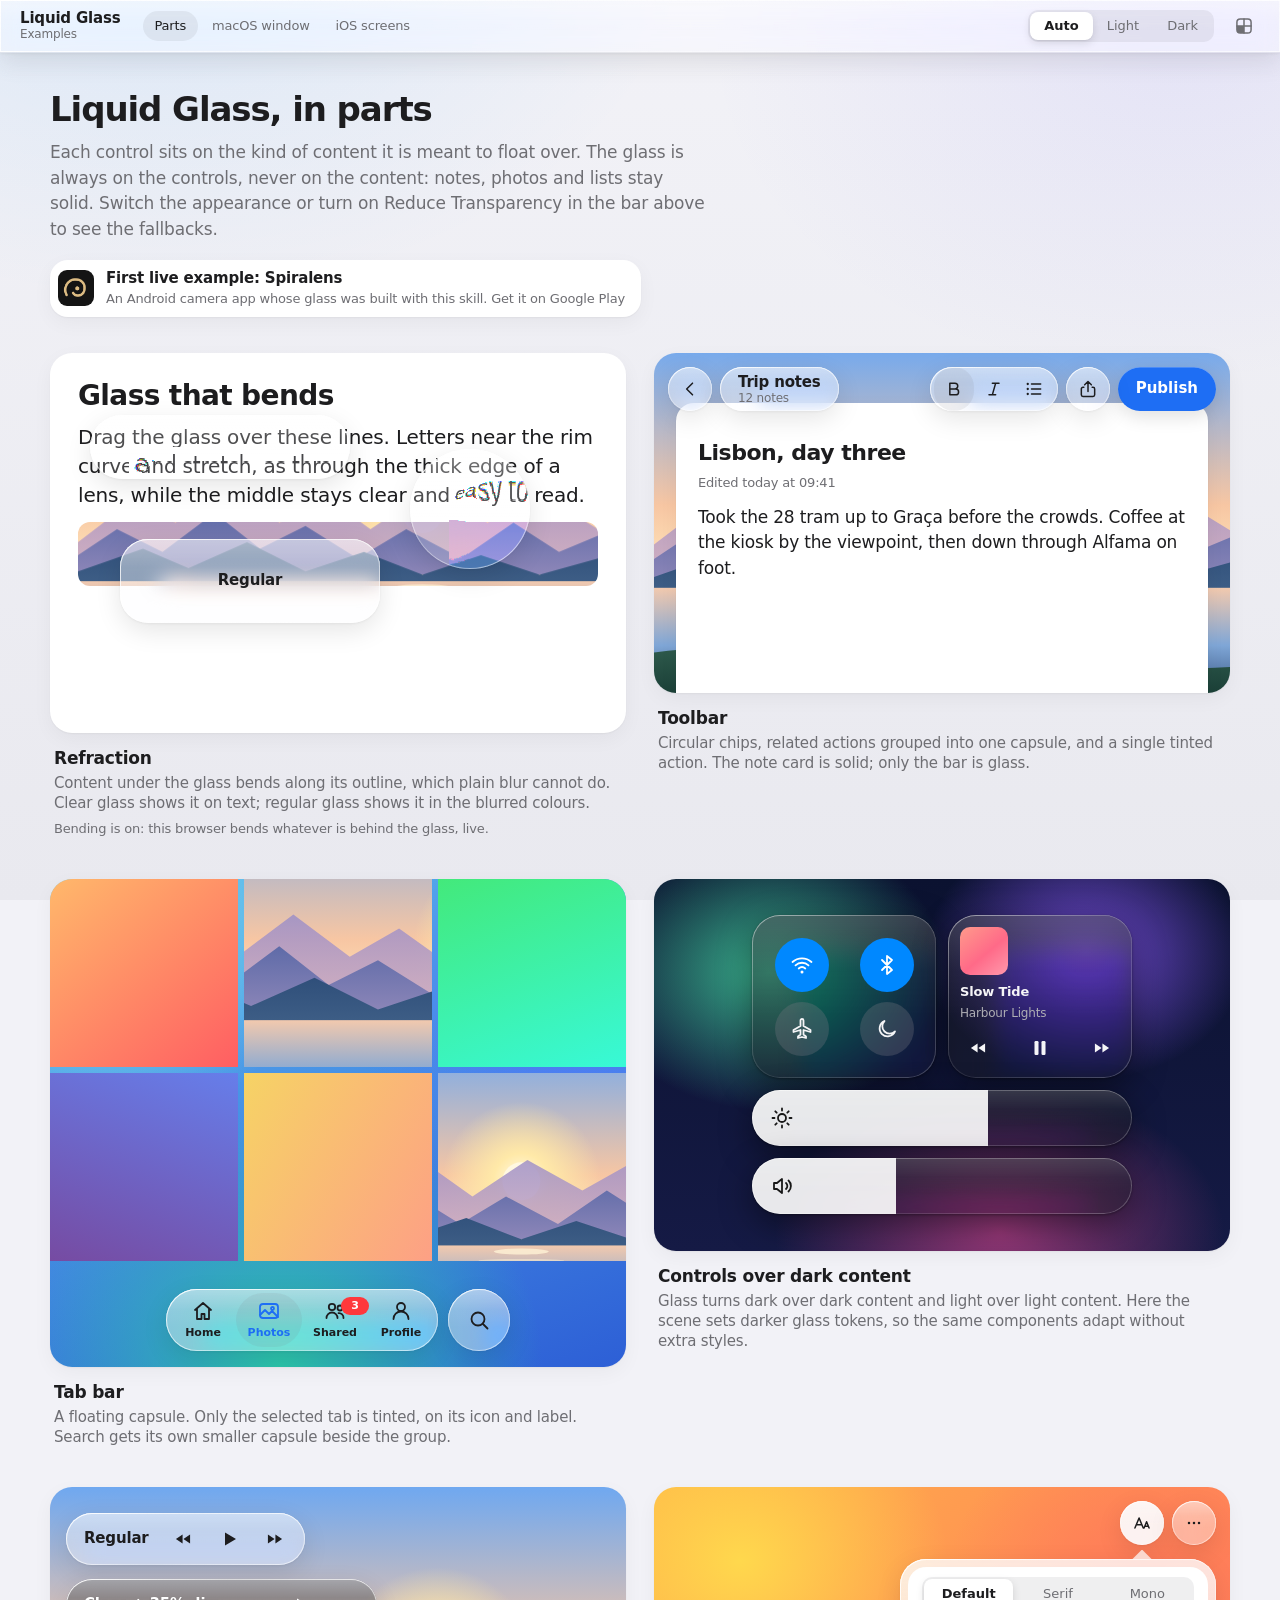
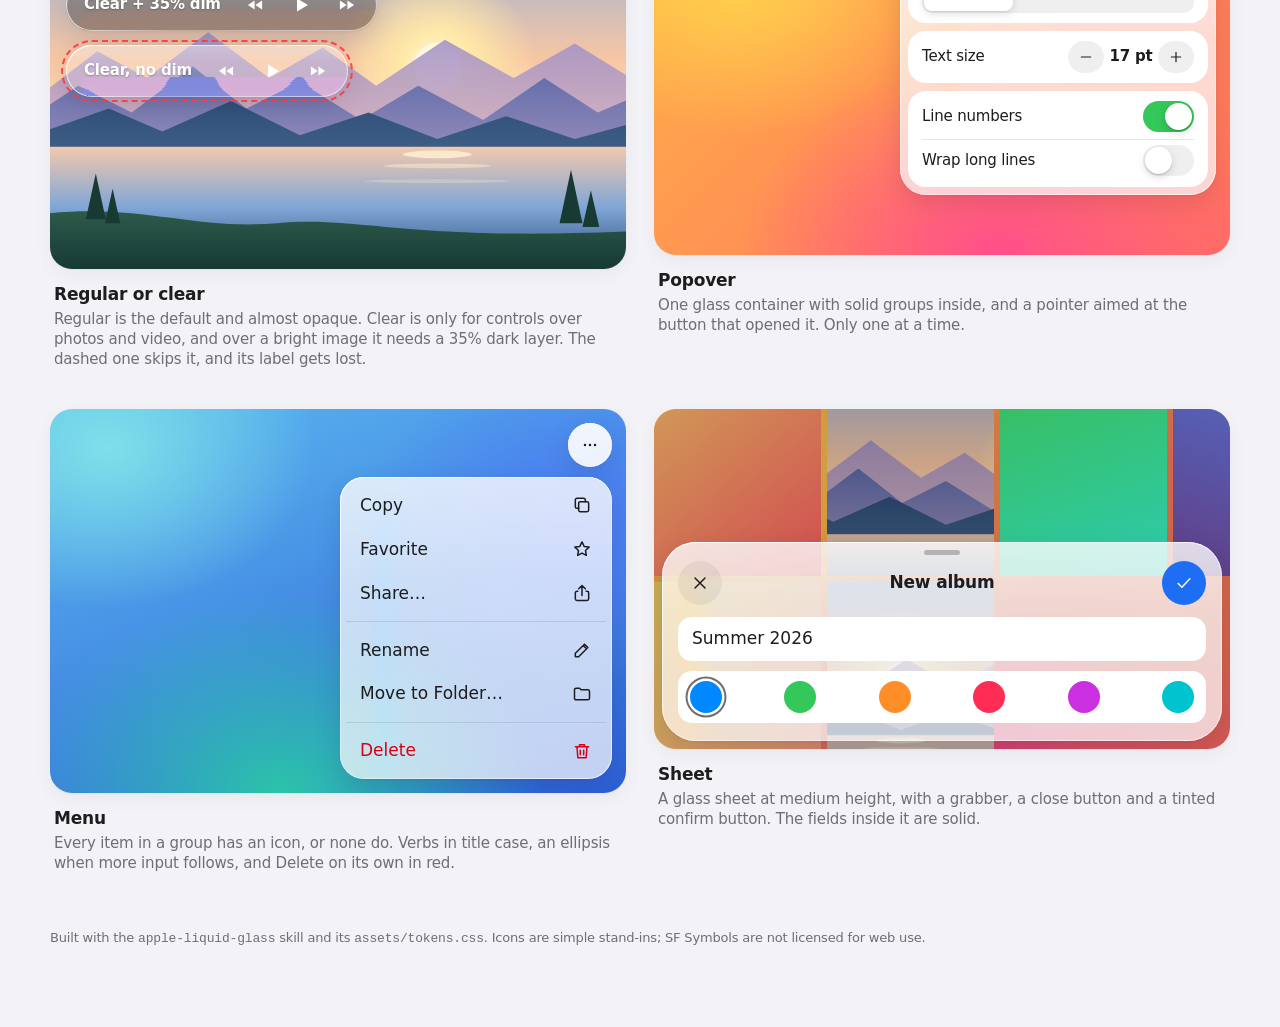
==== commit 8cf508b2: "Bend in Safari and Firefox too (mirror mode); link Spiralens from the demo Co-Authored-By: Claude Op" ====
--- a/examples/glass-components.html
+++ b/examples/glass-components.html
@@ -523,6 +523,10 @@
     <p>Each control sits on the kind of content it is meant to float over. The glass is always on the controls,
       never on the content: notes, photos and lists stay solid. Switch the appearance or turn on Reduce
       Transparency in the bar above to see the fallbacks.</p>
+    <a class="live-app" href="https://play.google.com/store/apps/details?id=com.owlapp.spiralens" target="_blank" rel="noopener">
+      <img src="screenshots/spiralens/icon.png" width="36" height="36" alt="">
+      <span><strong>First live example: Spiralens</strong><span>An Android camera app whose glass was built with this skill. Get it on Google Play</span></span>
+    </a>
   </section>
 
   <div class="grid">
@@ -536,9 +540,9 @@
             edge of a lens, while the middle stays clear and easy to read.</p>
           <div class="strip"></div>
         </article>
-        <div class="lens lens--pill glass glass-clear" data-refract tabindex="0" role="img" aria-label="Clear glass capsule, draggable"></div>
-        <div class="lens lens--circle glass glass-clear" data-refract tabindex="0" role="img" aria-label="Clear glass circle, draggable"></div>
-        <div class="lens lens--regular glass" data-refract tabindex="0" role="img" aria-label="Regular glass panel, draggable">Regular</div>
+        <div class="lens lens--pill glass glass-clear" data-refract data-refract-source="#refract-stage" tabindex="0" role="img" aria-label="Clear glass capsule, draggable"></div>
+        <div class="lens lens--circle glass glass-clear" data-refract data-refract-source="#refract-stage" tabindex="0" role="img" aria-label="Clear glass circle, draggable"></div>
+        <div class="lens lens--regular glass" data-refract data-refract-source="#refract-stage" tabindex="0" role="img" aria-label="Regular glass panel, draggable">Regular</div>
       </div>
       <figcaption>
         <h2>Refraction</h2>
@@ -810,14 +814,15 @@
     });
     function note() {
       var lg = window.LiquidGlassRefraction;
-      var text = !lg || !lg.supported()
-        ? 'This browser does not support bending yet (Safari and Firefox), so you see the plain blur glass. Open the page in Chrome or Edge to see it bend.'
-        : document.documentElement.hasAttribute('data-rt')
-          ? 'Reduce Transparency is on, so the glass is solid and nothing bends.'
-          : 'Bending is on in this browser.';
+      var mode = lg && lg.modeOf(document.querySelector('.lens'));
+      var text = mode === 'backdrop'
+        ? 'Bending is on: this browser bends whatever is behind the glass, live.'
+        : mode === 'mirror'
+          ? 'Bending is on in mirror mode: this browser cannot bend the live page, so these three pieces of glass bend a copy of this card. Other glass on the page falls back to blur here.'
+          : 'Reduce Transparency is on, so the glass is solid and nothing bends.';
       document.getElementById('refract-support').textContent = text;
     }
-    window.addEventListener('load', note);
+    window.addEventListener('load', function () { setTimeout(note, 50); });
     document.addEventListener('click', function (e) { if (e.target.closest('[data-toggle-rt]')) note(); });
   })();
 </script>
--- a/assets/tokens.css
+++ b/assets/tokens.css
@@ -311,6 +311,26 @@
 /* Text-heavy glass (menus, popovers, sheets, sidebars) keeps the full tint even
    while bending: the bend still shows at the rim, and the words stay legible. */
 .glass.glass-text.is-refracting { background-color: var(--glass); }
+
+/* Mirror mode (refraction.js in Safari and Firefox): the script puts a bent
+   copy of the source inside the glass and moves the glass fill onto a tint
+   layer above it. Both sit under the labels, the sheen and the rim. */
+.lg-refract-mirror,
+.lg-refract-tint {
+  position: absolute;
+  inset: 0;
+  z-index: -1;
+  overflow: hidden;
+  border-radius: inherit;
+  pointer-events: none;
+}
+.lg-refract-bend { position: absolute; inset: 0; }
+.lg-refract-tint { background-color: var(--glass-refract); }
+.glass-clear > .lg-refract-tint { background-color: rgba(255, 255, 255, 0.10); }
+.glass-text > .lg-refract-tint { background-color: var(--glass); }
+.glass-dim > .lg-refract-tint {
+  background-image: linear-gradient(rgba(0, 0, 0, 0.35), rgba(0, 0, 0, 0.35));
+}
 .glass-clear.is-refracting { background-color: rgba(255, 255, 255, 0.10); }
 
 /* Clear variant: only over photos or video. Pair with .glass-dim when the
--- a/examples/assets/examples.css
+++ b/examples/assets/examples.css
@@ -157,3 +157,23 @@
   .segmented button { padding: 5px 10px; }
 }
 
+
+/* --- link to the first app that ships this glass ------------------------- */
+.live-app {
+  display: inline-flex;
+  align-items: center;
+  gap: 12px;
+  margin-top: 18px;
+  padding: 8px 16px 8px 8px;
+  border-radius: var(--r-card);
+  background: var(--surface);
+  box-shadow: var(--card-shadow);
+  color: var(--label);
+  text-decoration: none;
+  transition: box-shadow var(--dur-normal) var(--ease-out), transform var(--dur-fast) var(--ease-out);
+}
+.live-app:hover { box-shadow: var(--card-shadow-h); }
+.live-app:active { transform: scale(0.98); }
+.live-app img { border-radius: 9px; flex: none; }
+.live-app strong { display: block; font-size: var(--t-subhead); font-weight: 600; }
+.live-app > span > span { display: block; font-size: var(--t-footnote); color: var(--label-2); }
